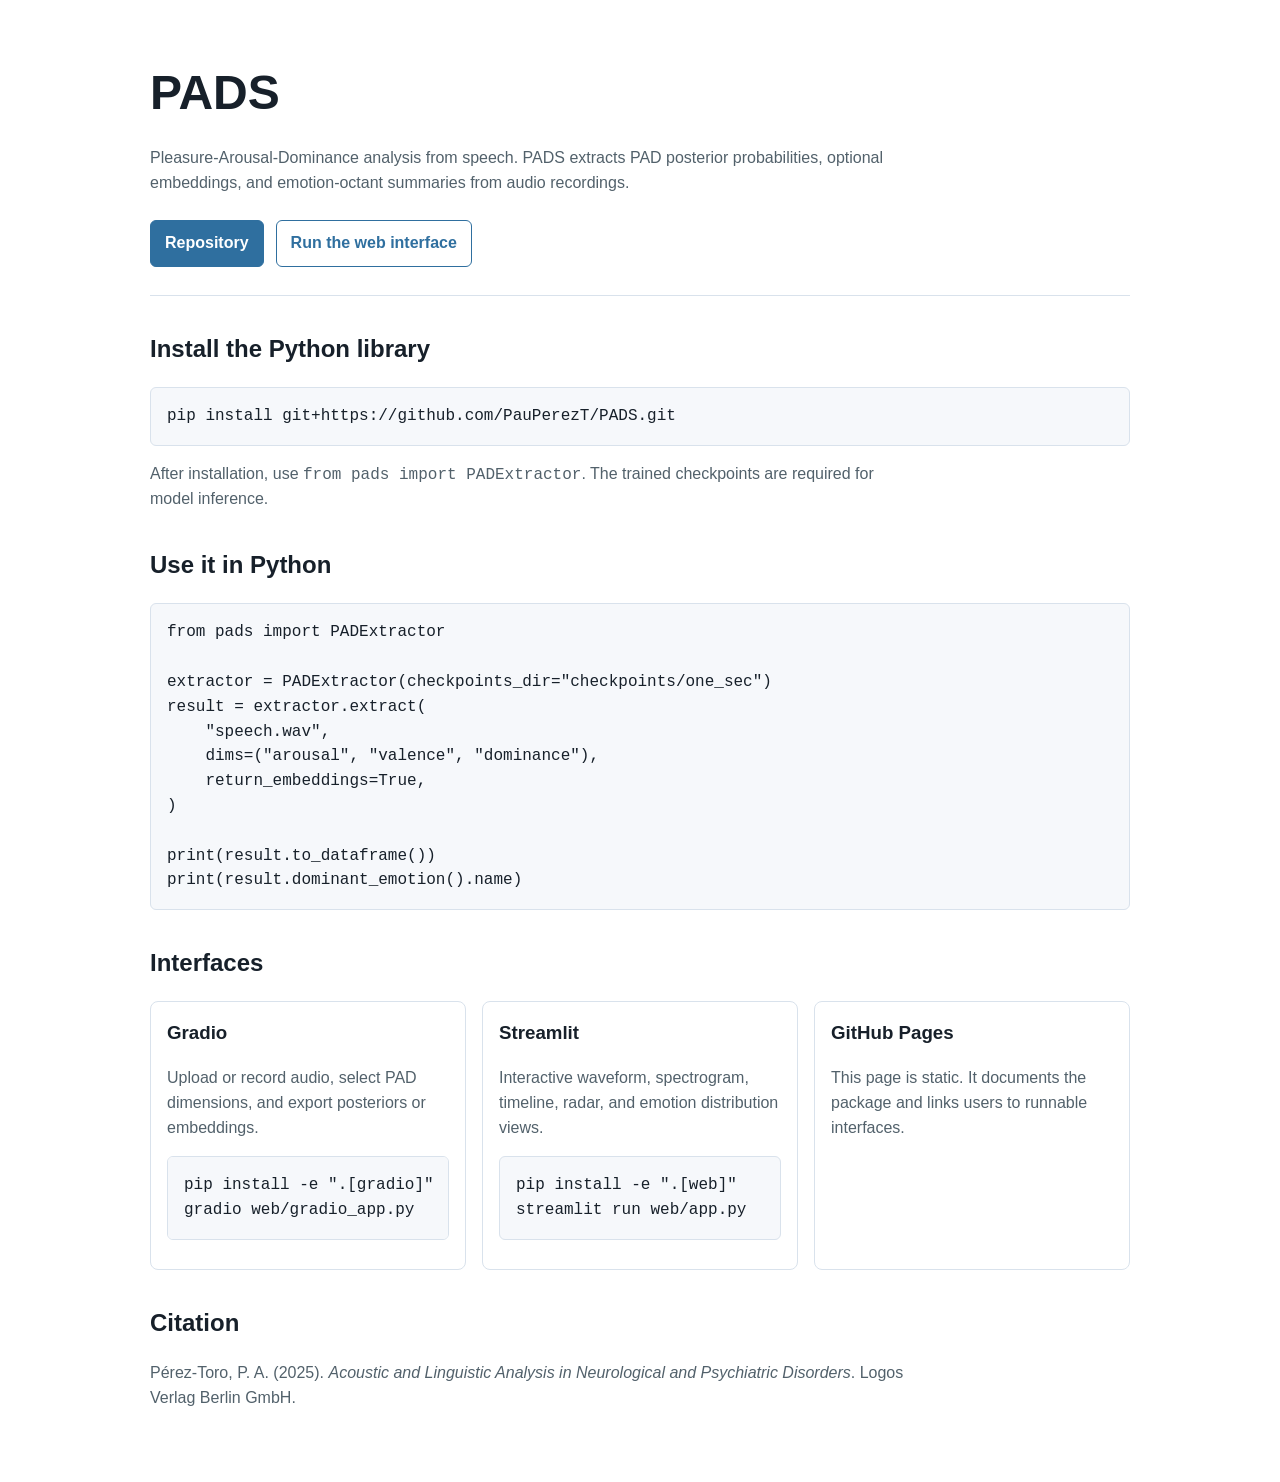
==== docs/index.html @ 8663f380 "Add Gradio app and GitHub Pages landing page" ====
<!doctype html>
<html lang="en">
  <head>
    <meta charset="utf-8">
    <meta name="viewport" content="width=device-width, initial-scale=1">
    <title>PADS Speech Analysis</title>
    <style>
      :root {
        color-scheme: light;
        --ink: #17202a;
        --muted: #52616b;
        --line: #d9e2ec;
        --panel: #f6f8fb;
        --accent: #2f6f9f;
      }
      body {
        margin: 0;
        font-family: Arial, Helvetica, sans-serif;
        color: var(--ink);
        background: #ffffff;
        line-height: 1.55;
      }
      main {
        max-width: 980px;
        margin: 0 auto;
        padding: 56px 24px;
      }
      header {
        border-bottom: 1px solid var(--line);
        padding-bottom: 28px;
        margin-bottom: 32px;
      }
      h1 {
        font-size: 48px;
        margin: 0 0 8px;
        letter-spacing: 0;
      }
      h2 {
        margin-top: 34px;
        font-size: 24px;
      }
      p {
        color: var(--muted);
        max-width: 760px;
      }
      .actions {
        display: flex;
        flex-wrap: wrap;
        gap: 12px;
        margin-top: 24px;
      }
      a.button {
        display: inline-block;
        padding: 10px 14px;
        border-radius: 6px;
        border: 1px solid var(--accent);
        color: #ffffff;
        background: var(--accent);
        text-decoration: none;
        font-weight: 700;
      }
      a.button.secondary {
        color: var(--accent);
        background: #ffffff;
      }
      pre {
        overflow-x: auto;
        padding: 16px;
        border-radius: 6px;
        background: var(--panel);
        border: 1px solid var(--line);
      }
      code {
        font-family: Consolas, Monaco, monospace;
      }
      .grid {
        display: grid;
        grid-template-columns: repeat(auto-fit, minmax(220px, 1fr));
        gap: 16px;
      }
      .card {
        border: 1px solid var(--line);
        border-radius: 8px;
        padding: 16px;
        background: #ffffff;
      }
      .card h3 {
        margin-top: 0;
      }
    </style>
  </head>
  <body>
    <main>
      <header>
        <h1>PADS</h1>
        <p>
          Pleasure-Arousal-Dominance analysis from speech. PADS extracts PAD
          posterior probabilities, optional embeddings, and emotion-octant
          summaries from audio recordings.
        </p>
        <div class="actions">
          <a class="button" href="https://github.com/PauPerezT/PADS">Repository</a>
          <a class="button secondary" href="https://github.com/PauPerezT/PADS#web-interface">Run the web interface</a>
        </div>
      </header>

      <section>
        <h2>Install the Python library</h2>
        <pre><code>pip install git+https://github.com/PauPerezT/PADS.git</code></pre>
        <p>
          After installation, use <code>from pads import PADExtractor</code>.
          The trained checkpoints are required for model inference.
        </p>
      </section>

      <section>
        <h2>Use it in Python</h2>
        <pre><code>from pads import PADExtractor

extractor = PADExtractor(checkpoints_dir="checkpoints/one_sec")
result = extractor.extract(
    "speech.wav",
    dims=("arousal", "valence", "dominance"),
    return_embeddings=True,
)

print(result.to_dataframe())
print(result.dominant_emotion().name)</code></pre>
      </section>

      <section>
        <h2>Interfaces</h2>
        <div class="grid">
          <div class="card">
            <h3>Gradio</h3>
            <p>Upload or record audio, select PAD dimensions, and export posteriors or embeddings.</p>
            <pre><code>pip install -e ".[gradio]"
gradio web/gradio_app.py</code></pre>
          </div>
          <div class="card">
            <h3>Streamlit</h3>
            <p>Interactive waveform, spectrogram, timeline, radar, and emotion distribution views.</p>
            <pre><code>pip install -e ".[web]"
streamlit run web/app.py</code></pre>
          </div>
          <div class="card">
            <h3>GitHub Pages</h3>
            <p>This page is static. It documents the package and links users to runnable interfaces.</p>
          </div>
        </div>
      </section>

      <section>
        <h2>Citation</h2>
        <p>
          Pérez-Toro, P. A. (2025). <em>Acoustic and Linguistic Analysis in
          Neurological and Psychiatric Disorders</em>. Logos Verlag Berlin GmbH.
        </p>
      </section>
    </main>
  </body>
</html>
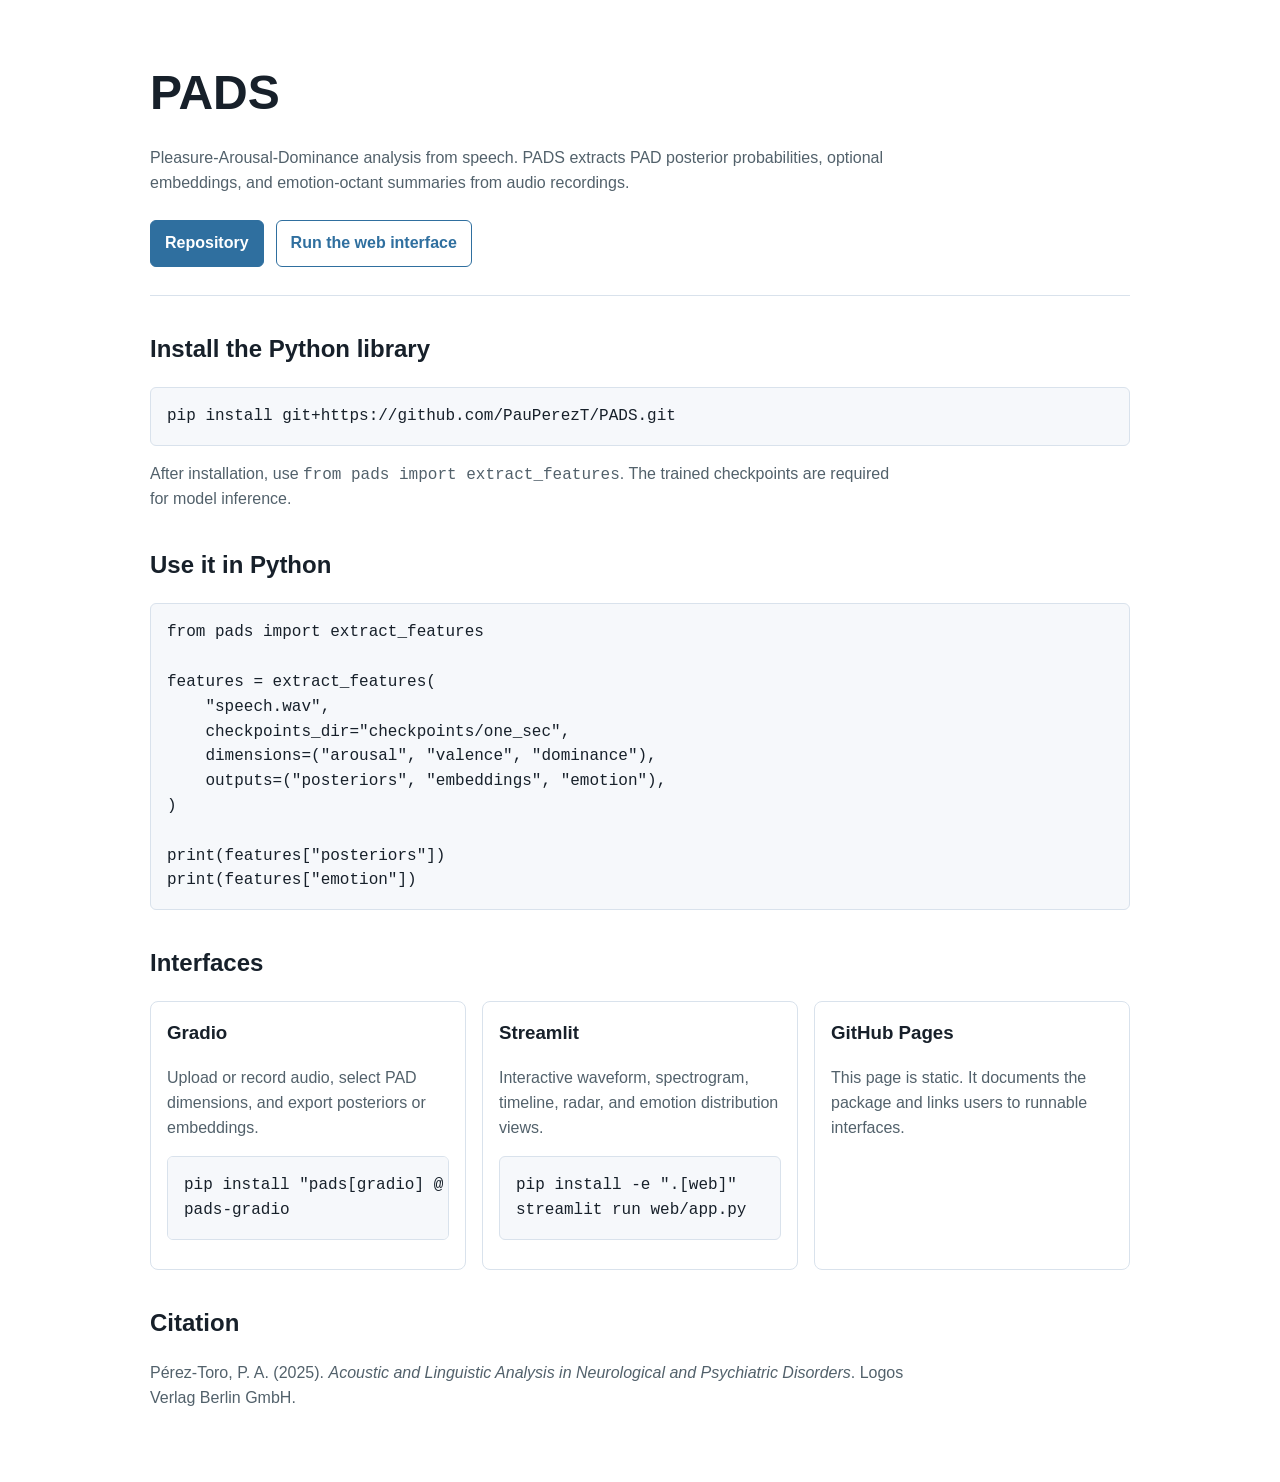
==== commit 330e818b: "Simplify PADS feature extractor and Gradio entry point" ====
--- a/docs/index.html
+++ b/docs/index.html
@@ -108,24 +108,24 @@
         <h2>Install the Python library</h2>
         <pre><code>pip install git+https://github.com/PauPerezT/PADS.git</code></pre>
         <p>
-          After installation, use <code>from pads import PADExtractor</code>.
+          After installation, use <code>from pads import extract_features</code>.
           The trained checkpoints are required for model inference.
         </p>
       </section>
 
       <section>
         <h2>Use it in Python</h2>
-        <pre><code>from pads import PADExtractor
+        <pre><code>from pads import extract_features
 
-extractor = PADExtractor(checkpoints_dir="checkpoints/one_sec")
-result = extractor.extract(
+features = extract_features(
     "speech.wav",
-    dims=("arousal", "valence", "dominance"),
-    return_embeddings=True,
+    checkpoints_dir="checkpoints/one_sec",
+    dimensions=("arousal", "valence", "dominance"),
+    outputs=("posteriors", "embeddings", "emotion"),
 )
 
-print(result.to_dataframe())
-print(result.dominant_emotion().name)</code></pre>
+print(features["posteriors"])
+print(features["emotion"])</code></pre>
       </section>
 
       <section>
@@ -134,8 +134,8 @@
           <div class="card">
             <h3>Gradio</h3>
             <p>Upload or record audio, select PAD dimensions, and export posteriors or embeddings.</p>
-            <pre><code>pip install -e ".[gradio]"
-gradio web/gradio_app.py</code></pre>
+            <pre><code>pip install "pads[gradio] @ git+https://github.com/PauPerezT/PADS.git"
+pads-gradio</code></pre>
           </div>
           <div class="card">
             <h3>Streamlit</h3>
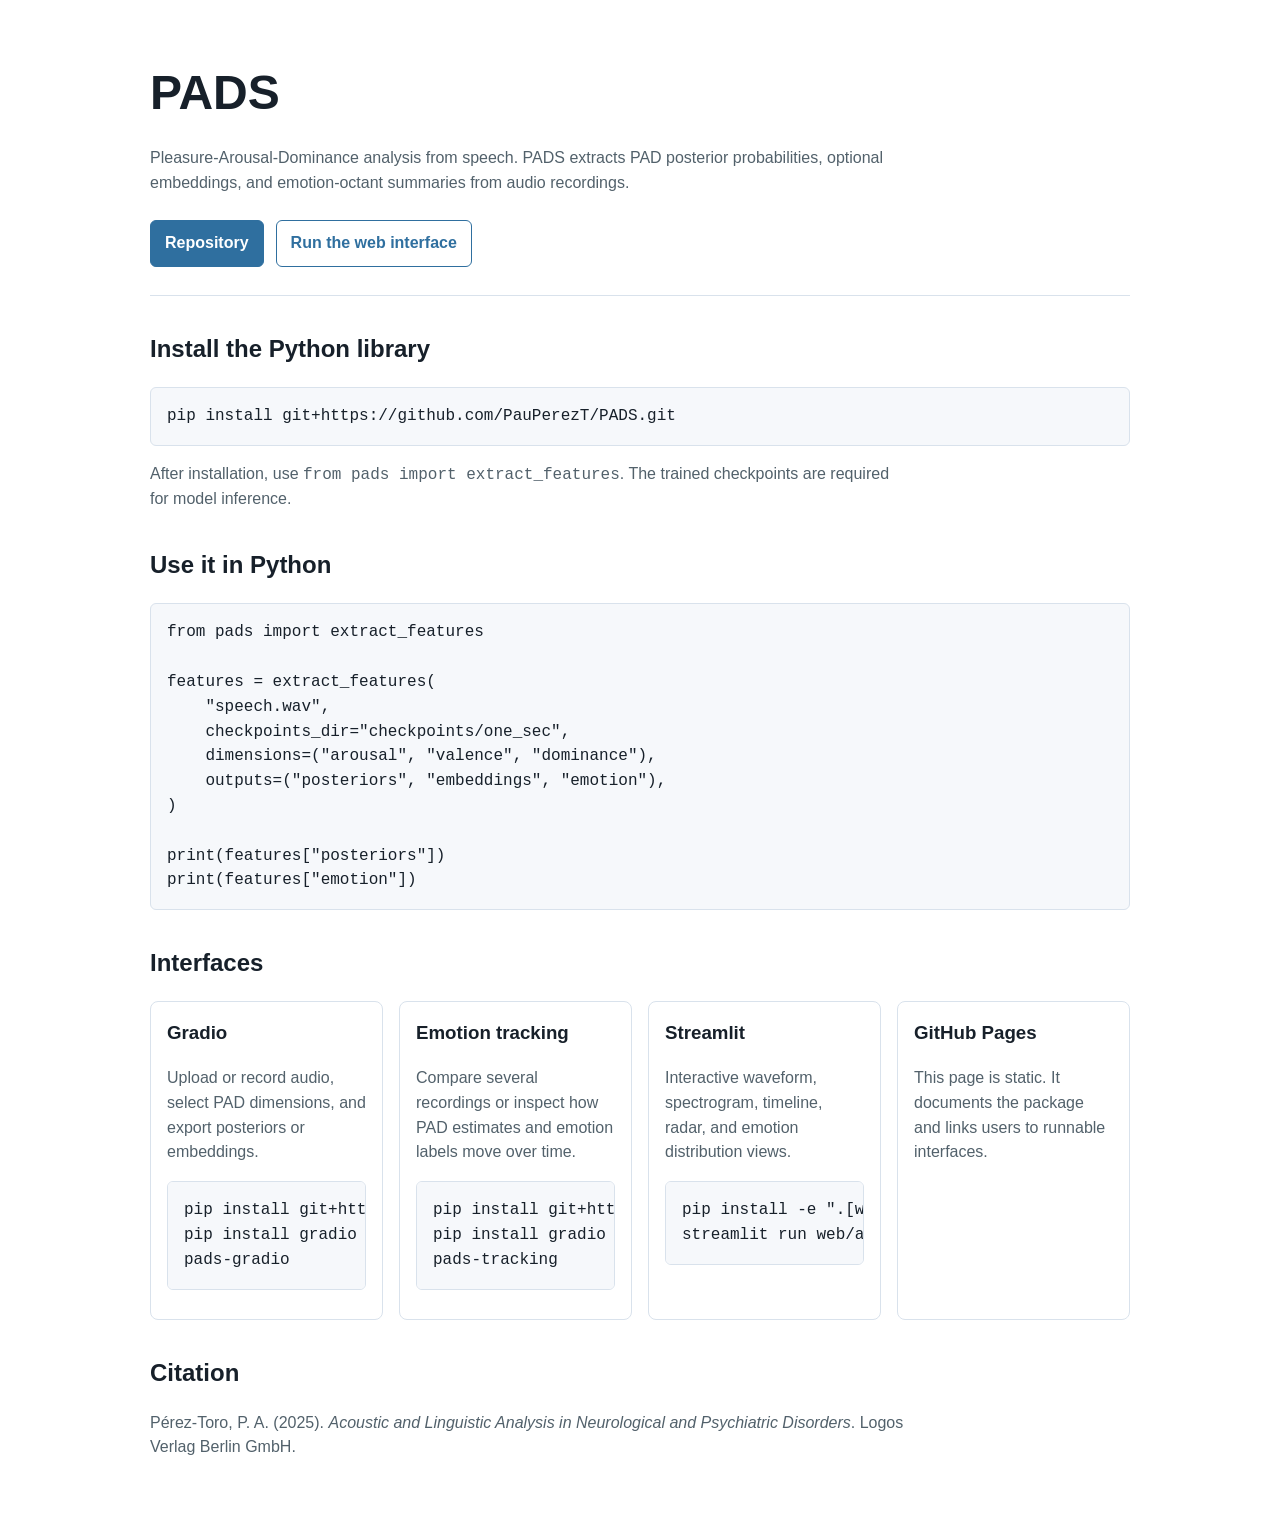
==== commit 3336ffcc: "Add PADS emotion tracking demo" ====
--- a/docs/index.html
+++ b/docs/index.html
@@ -134,8 +134,16 @@
           <div class="card">
             <h3>Gradio</h3>
             <p>Upload or record audio, select PAD dimensions, and export posteriors or embeddings.</p>
-            <pre><code>pip install "pads[gradio] @ git+https://github.com/PauPerezT/PADS.git"
+            <pre><code>pip install git+https://github.com/PauPerezT/PADS.git
+pip install gradio
 pads-gradio</code></pre>
+          </div>
+          <div class="card">
+            <h3>Emotion tracking</h3>
+            <p>Compare several recordings or inspect how PAD estimates and emotion labels move over time.</p>
+            <pre><code>pip install git+https://github.com/PauPerezT/PADS.git
+pip install gradio
+pads-tracking</code></pre>
           </div>
           <div class="card">
             <h3>Streamlit</h3>
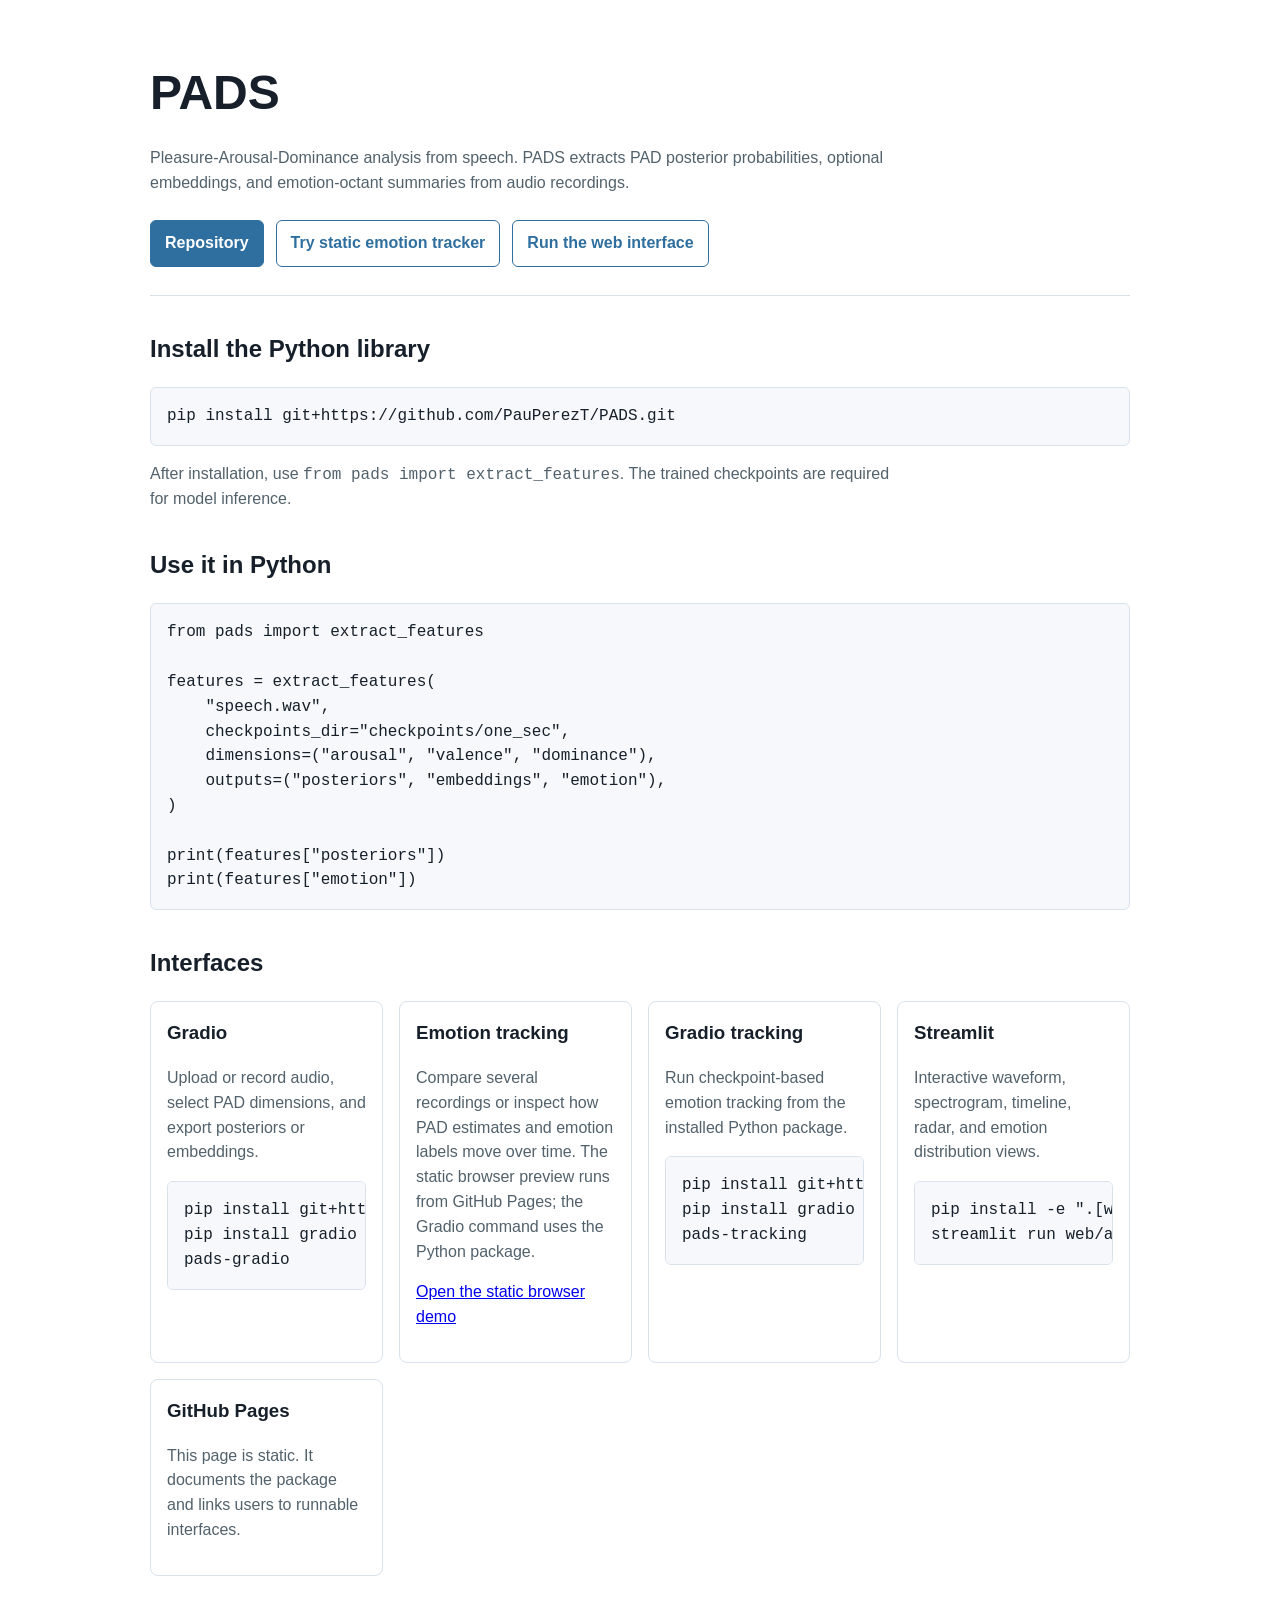
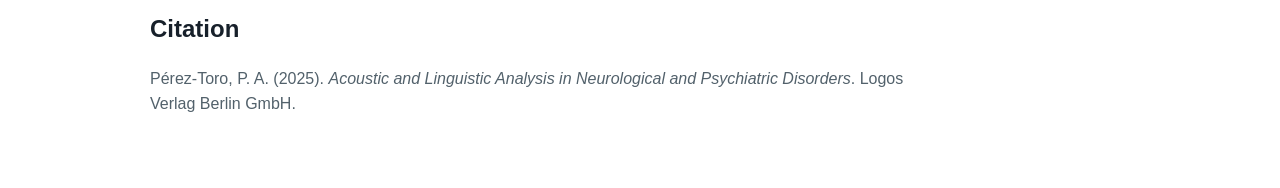
==== commit 3403a379: "Add static emotion tracker to GitHub Pages" ====
--- a/docs/index.html
+++ b/docs/index.html
@@ -100,6 +100,7 @@
         </p>
         <div class="actions">
           <a class="button" href="https://github.com/PauPerezT/PADS">Repository</a>
+          <a class="button secondary" href="./emotion-tracker/">Try static emotion tracker</a>
           <a class="button secondary" href="https://github.com/PauPerezT/PADS#web-interface">Run the web interface</a>
         </div>
       </header>
@@ -140,7 +141,12 @@
           </div>
           <div class="card">
             <h3>Emotion tracking</h3>
-            <p>Compare several recordings or inspect how PAD estimates and emotion labels move over time.</p>
+            <p>Compare several recordings or inspect how PAD estimates and emotion labels move over time. The static browser preview runs from GitHub Pages; the Gradio command uses the Python package.</p>
+            <p><a href="./emotion-tracker/">Open the static browser demo</a></p>
+          </div>
+          <div class="card">
+            <h3>Gradio tracking</h3>
+            <p>Run checkpoint-based emotion tracking from the installed Python package.</p>
             <pre><code>pip install git+https://github.com/PauPerezT/PADS.git
 pip install gradio
 pads-tracking</code></pre>
